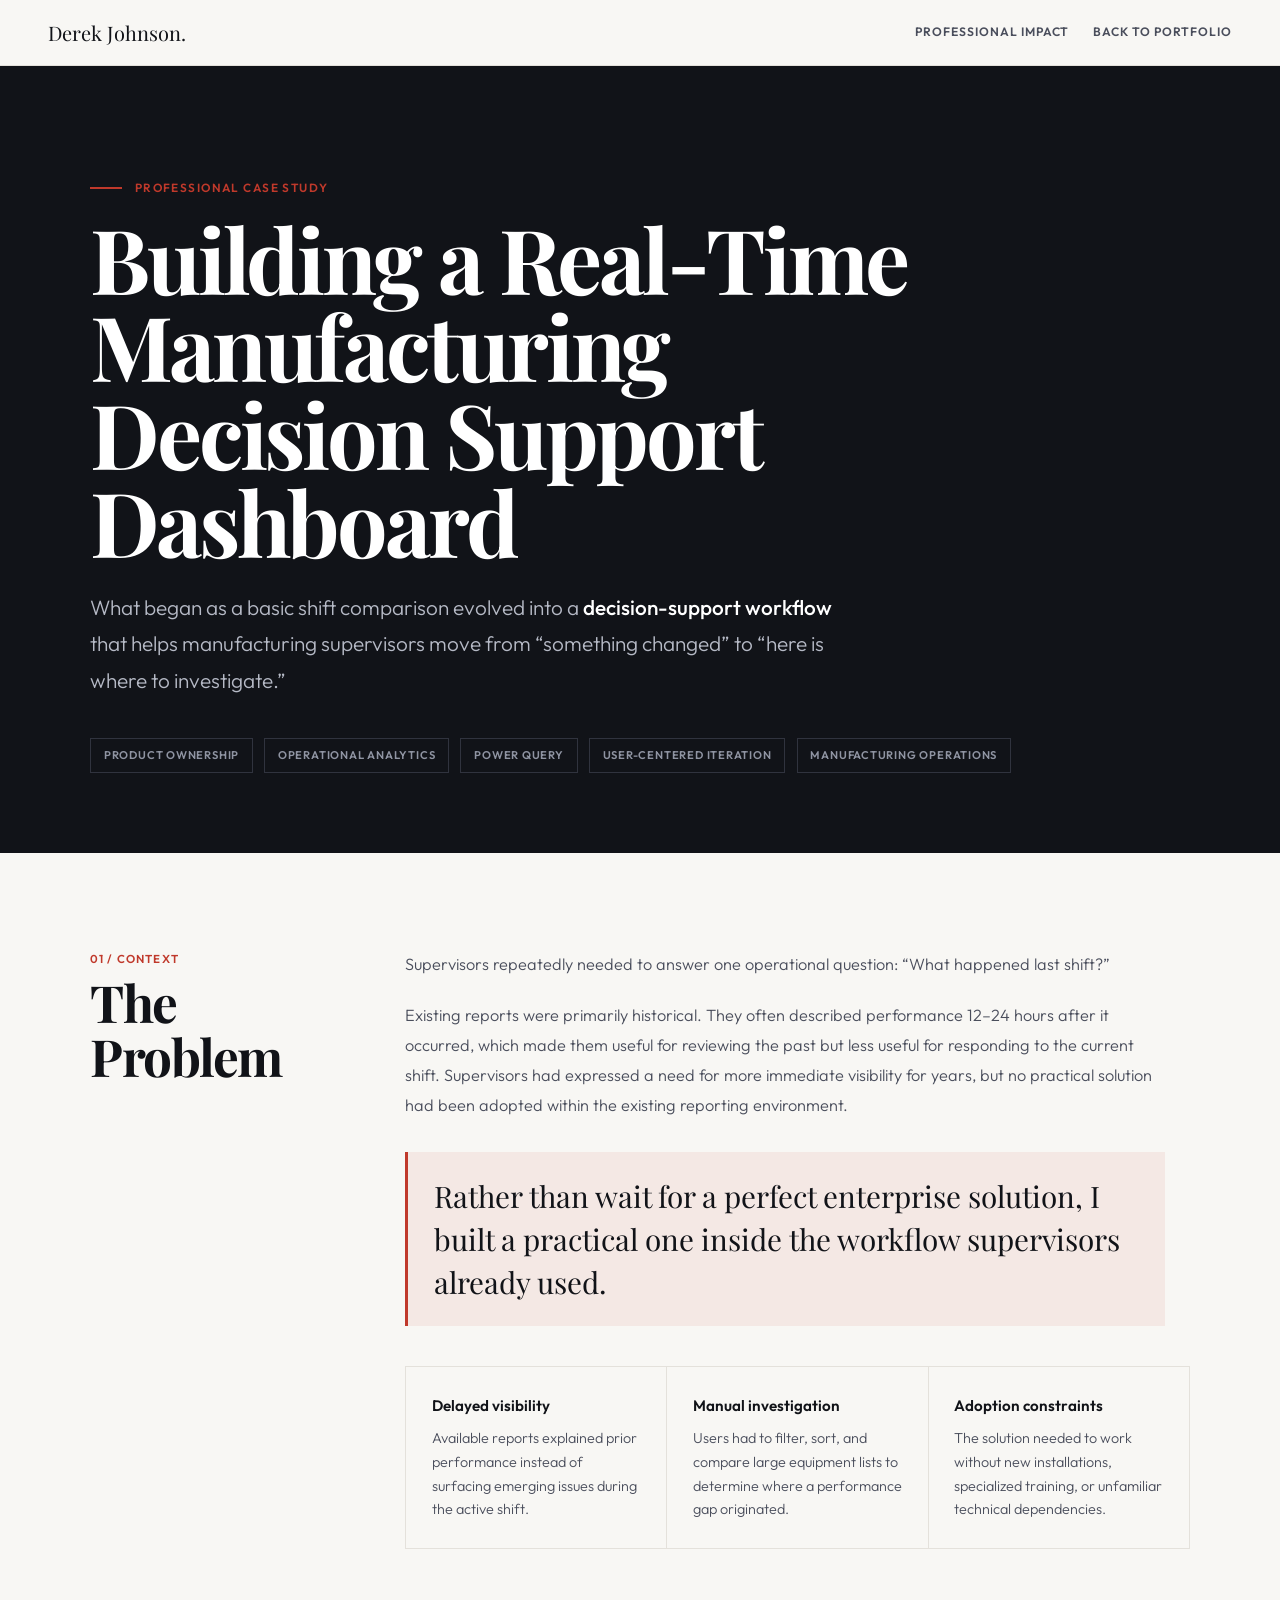
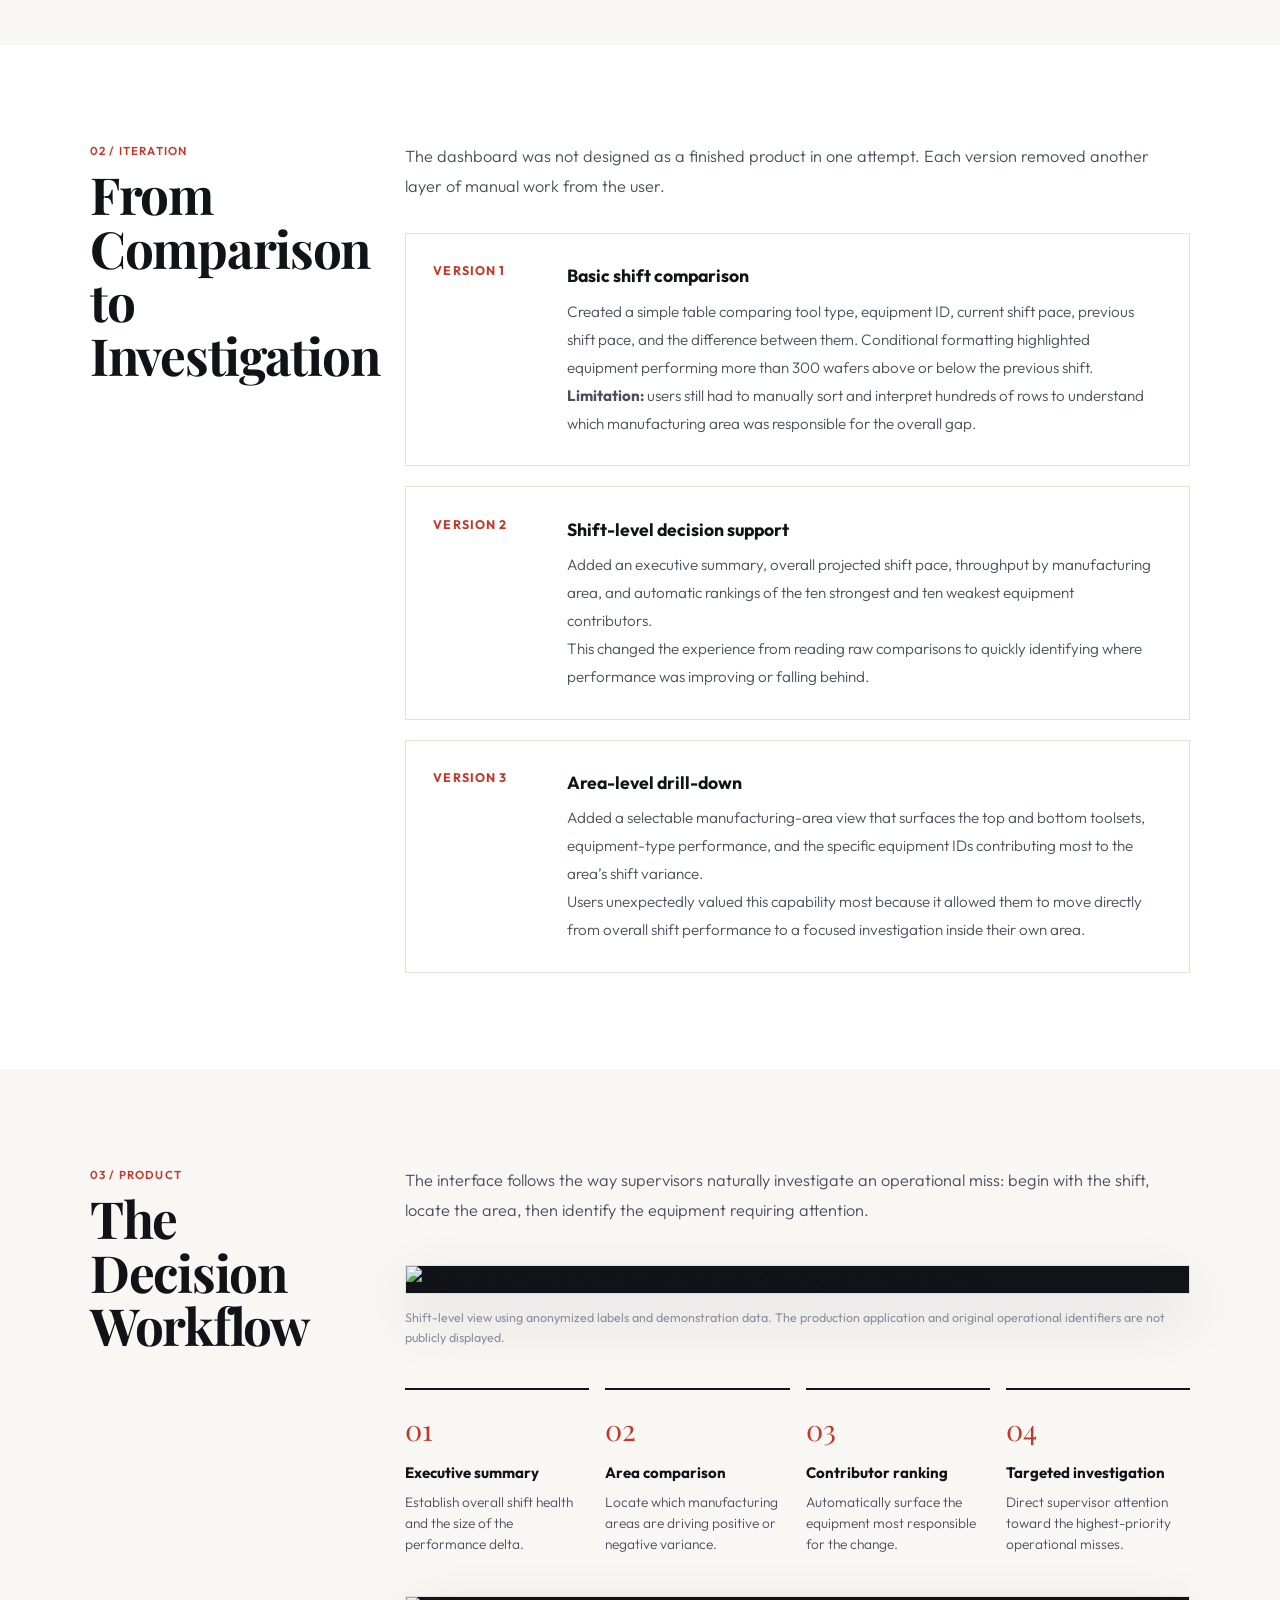
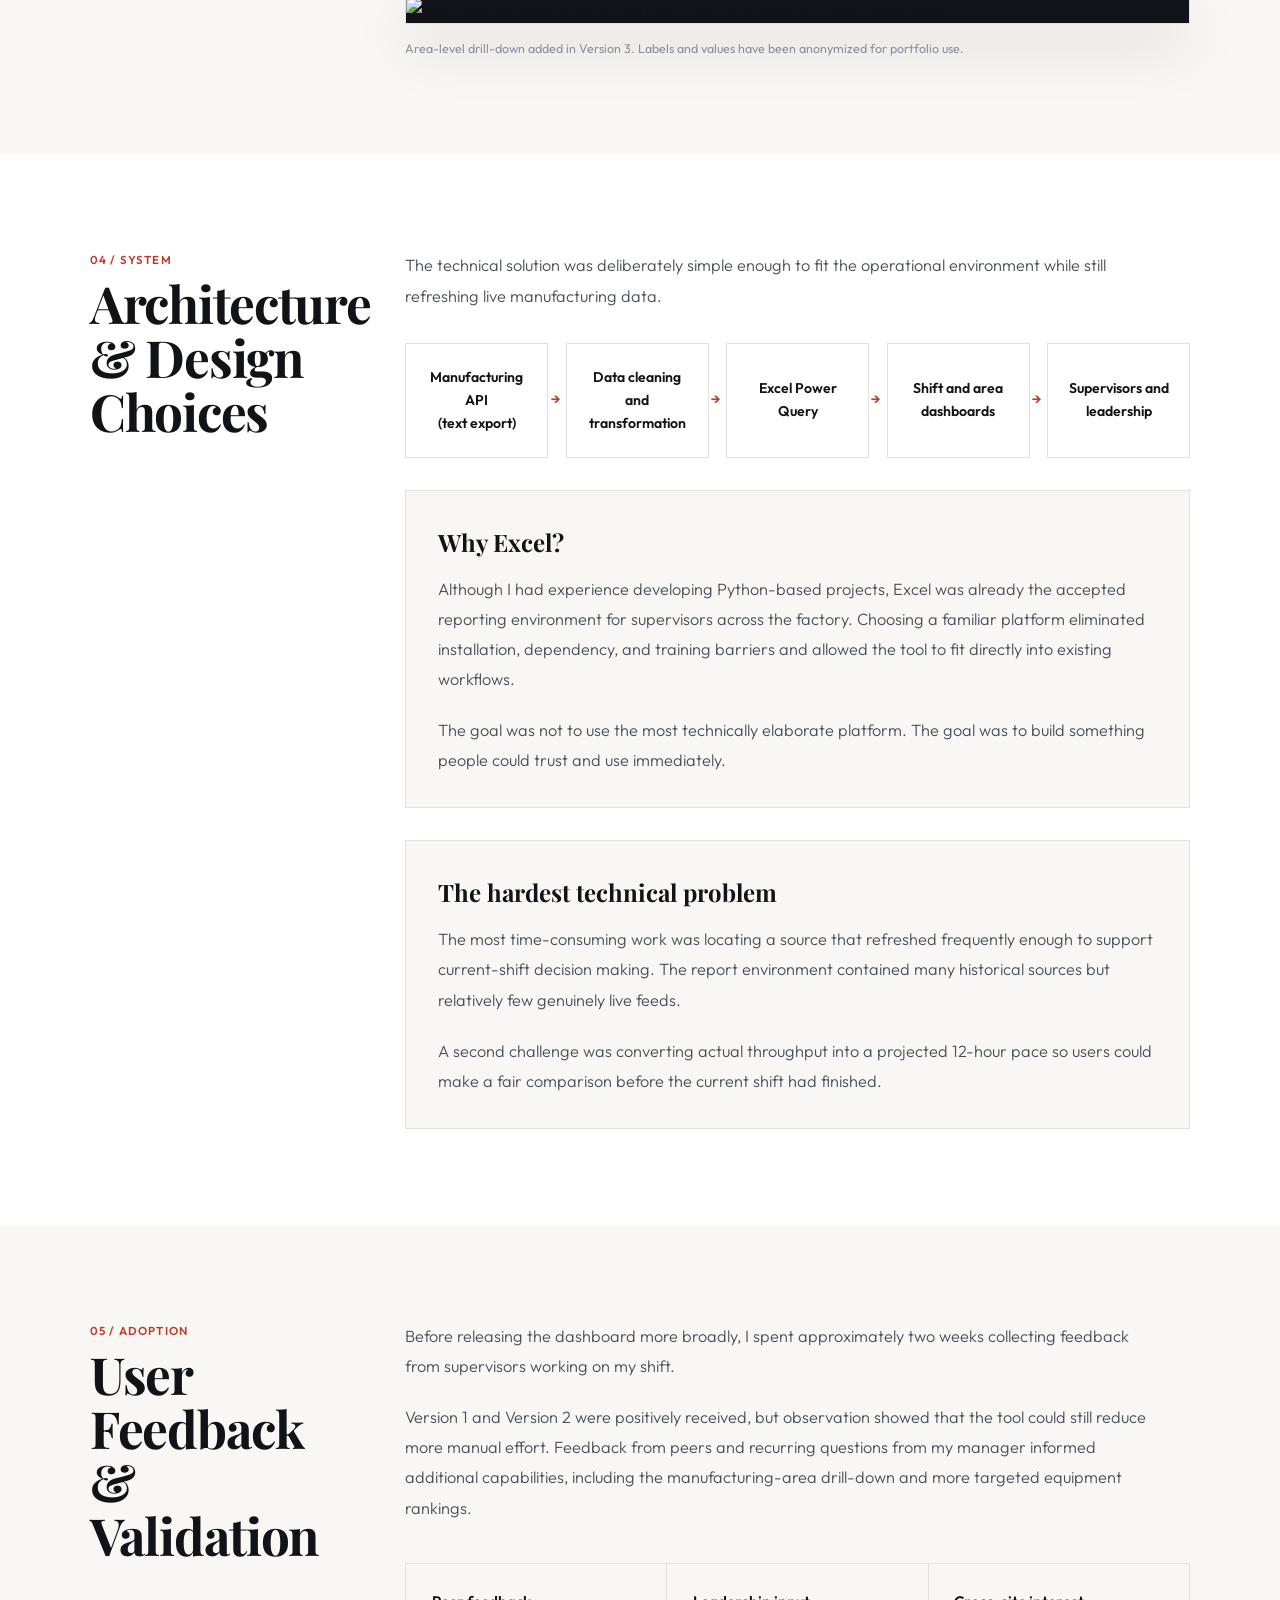
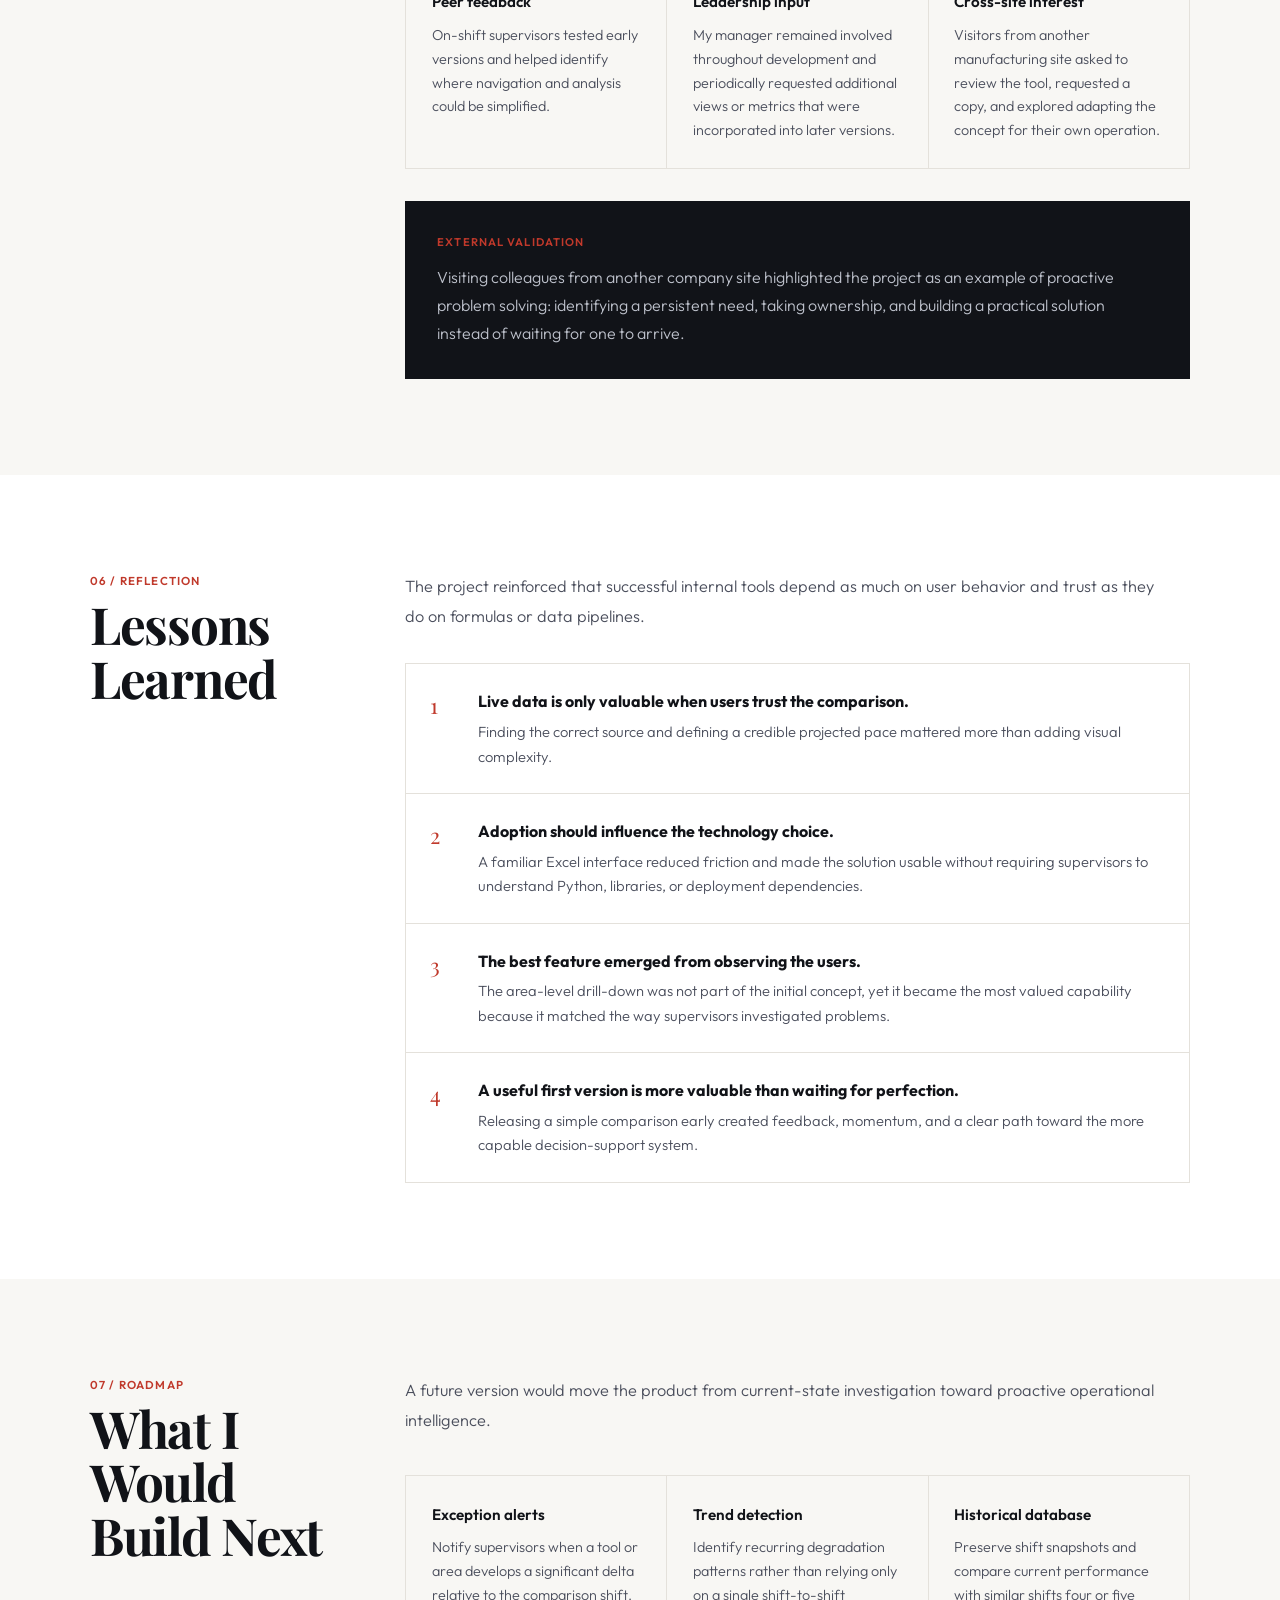
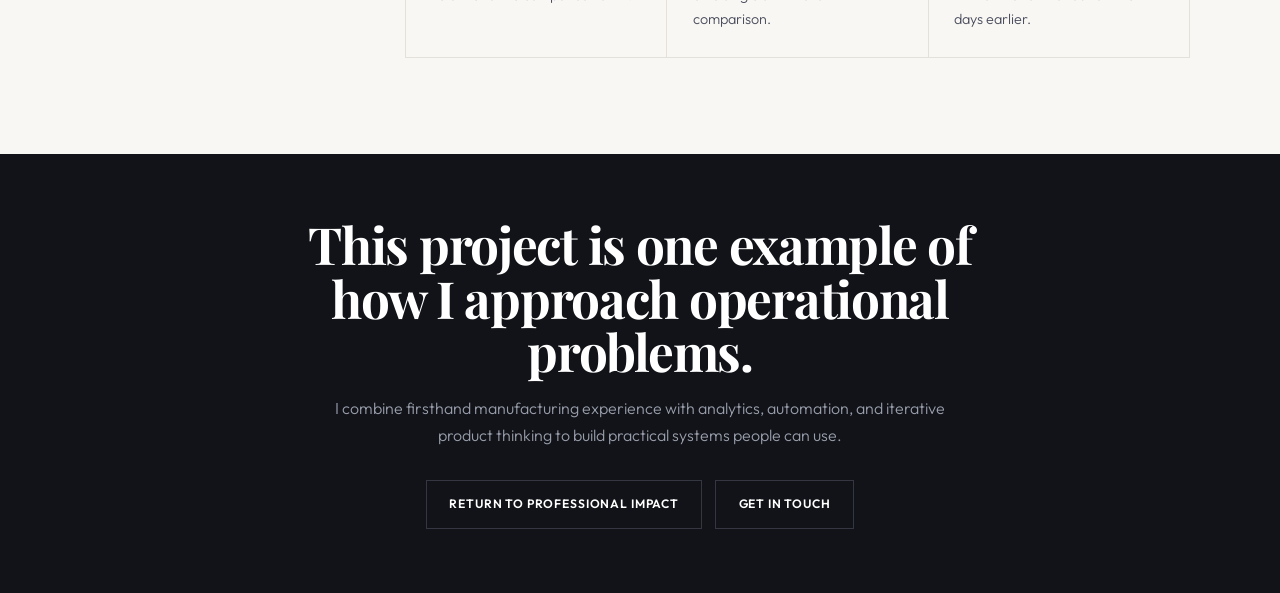
==== shift-dashboard-case-study.html @ dd4e06f1 "Add files via upload" ====
<!DOCTYPE html>
<html lang="en">
<head>
  <meta charset="UTF-8">
  <meta name="viewport" content="width=device-width, initial-scale=1.0">

  <title>Manufacturing Decision Support Dashboard — Derek Johnson</title>
  <meta name="description" content="A case study showing how Derek Johnson designed and iteratively developed a real-time manufacturing decision-support dashboard.">

  <link rel="preconnect" href="https://fonts.googleapis.com">
  <link rel="preconnect" href="https://fonts.gstatic.com" crossorigin>
  <link href="https://fonts.googleapis.com/css2?family=Playfair+Display:ital,wght@0,400;0,700;1,400&family=Outfit:wght@300;400;500;600&display=swap" rel="stylesheet">

  <style>
    *, *::before, *::after {
      box-sizing: border-box;
      margin: 0;
      padding: 0;
    }

    :root {
      --ink: #111318;
      --ink-mid: #4a4e5c;
      --ink-soft: #8a8fa0;
      --paper: #f8f7f4;
      --white: #ffffff;
      --red: #c0392b;
      --red-dim: rgba(192, 57, 43, 0.08);
      --border: #e4e1db;
      --serif: "Playfair Display", Georgia, serif;
      --sans: "Outfit", system-ui, sans-serif;
    }

    html {
      scroll-behavior: smooth;
    }

    body {
      background: var(--paper);
      color: var(--ink);
      font-family: var(--sans);
      line-height: 1.65;
      -webkit-font-smoothing: antialiased;
    }

    img {
      display: block;
      max-width: 100%;
    }

    a {
      color: inherit;
    }

    nav {
      position: sticky;
      top: 0;
      z-index: 100;
      display: flex;
      align-items: center;
      justify-content: space-between;
      gap: 2rem;
      padding: 1rem 3rem;
      background: rgba(248, 247, 244, 0.94);
      border-bottom: 1px solid var(--border);
      backdrop-filter: blur(14px);
    }

    .nav-logo {
      color: var(--ink);
      font-family: var(--serif);
      font-size: 1.25rem;
      text-decoration: none;
    }

    .nav-actions {
      display: flex;
      align-items: center;
      gap: 1.5rem;
    }

    .nav-link {
      color: var(--ink-mid);
      font-size: 0.76rem;
      font-weight: 600;
      letter-spacing: 0.08em;
      text-decoration: none;
      text-transform: uppercase;
    }

    .nav-link:hover {
      color: var(--red);
    }

    .case-hero {
      padding: 7rem 3rem 5rem;
      background: var(--ink);
      color: var(--white);
    }

    .case-hero-inner,
    .content-width {
      width: min(1100px, 100%);
      margin: 0 auto;
    }

    .eyebrow {
      display: flex;
      align-items: center;
      gap: 0.8rem;
      margin-bottom: 1rem;
      color: var(--red);
      font-size: 0.74rem;
      font-weight: 600;
      letter-spacing: 0.12em;
      text-transform: uppercase;
    }

    .eyebrow::before {
      width: 2rem;
      height: 1.5px;
      background: currentColor;
      content: "";
    }

    h1 {
      max-width: 900px;
      margin-bottom: 1.5rem;
      font-family: var(--serif);
      font-size: clamp(3rem, 7vw, 6rem);
      font-weight: 700;
      letter-spacing: -0.035em;
      line-height: 0.98;
    }

    .hero-summary {
      max-width: 760px;
      color: #b6bac6;
      font-size: clamp(1.05rem, 2vw, 1.3rem);
      font-weight: 300;
      line-height: 1.75;
    }

    .hero-summary strong {
      color: var(--white);
      font-weight: 500;
    }

    .case-meta {
      display: flex;
      flex-wrap: wrap;
      gap: 0.7rem;
      margin-top: 2.5rem;
    }

    .meta-pill {
      padding: 0.45rem 0.8rem;
      border: 1px solid #30333e;
      color: #8f94a2;
      font-size: 0.7rem;
      font-weight: 600;
      letter-spacing: 0.07em;
      text-transform: uppercase;
    }

    section {
      padding: 6rem 3rem;
    }

    section:nth-of-type(even) {
      background: var(--white);
    }

    .section-grid {
      display: grid;
      grid-template-columns: minmax(180px, 0.32fr) minmax(0, 1fr);
      gap: 4rem;
      align-items: start;
    }

    .section-label {
      position: sticky;
      top: 6rem;
    }

    .section-number {
      display: block;
      margin-bottom: 0.5rem;
      color: var(--red);
      font-size: 0.72rem;
      font-weight: 600;
      letter-spacing: 0.1em;
      text-transform: uppercase;
    }

    h2 {
      font-family: var(--serif);
      font-size: clamp(2rem, 4vw, 3.4rem);
      letter-spacing: -0.025em;
      line-height: 1.05;
    }

    .section-body {
      min-width: 0;
    }

    .lead {
      margin-bottom: 1.5rem;
      color: var(--ink);
      font-size: clamp(1.2rem, 2.2vw, 1.55rem);
      font-weight: 400;
      line-height: 1.55;
    }

    .section-body p {
      max-width: 760px;
      margin-bottom: 1.3rem;
      color: var(--ink-mid);
      font-size: 1.02rem;
      font-weight: 300;
      line-height: 1.85;
    }

    blockquote {
      max-width: 760px;
      margin: 2rem 0;
      padding: 1.4rem 1.6rem;
      border-left: 3px solid var(--red);
      background: var(--red-dim);
      color: var(--ink);
      font-family: var(--serif);
      font-size: clamp(1.35rem, 2.5vw, 1.85rem);
      line-height: 1.45;
    }

    .constraint-grid,
    .result-grid,
    .future-grid {
      display: grid;
      grid-template-columns: repeat(3, minmax(0, 1fr));
      gap: 1px;
      margin-top: 2.5rem;
      border: 1px solid var(--border);
      background: var(--border);
    }

    .info-card {
      min-width: 0;
      padding: 1.6rem;
      background: var(--paper);
    }

    .info-card h3 {
      margin-bottom: 0.6rem;
      font-size: 0.95rem;
      font-weight: 600;
    }

    .info-card p {
      margin: 0;
      color: var(--ink-mid);
      font-size: 0.9rem;
      line-height: 1.65;
    }

    .evolution {
      position: relative;
      display: grid;
      gap: 1.25rem;
      margin-top: 2rem;
    }

    .version-card {
      display: grid;
      grid-template-columns: 110px minmax(0, 1fr);
      gap: 1.5rem;
      padding: 1.7rem;
      border: 1px solid var(--border);
      background: var(--white);
    }

    .version-name {
      color: var(--red);
      font-size: 0.78rem;
      font-weight: 700;
      letter-spacing: 0.09em;
      text-transform: uppercase;
    }

    .version-copy h3 {
      margin-bottom: 0.45rem;
      font-size: 1.1rem;
    }

    .version-copy p {
      margin: 0;
      font-size: 0.95rem;
    }

    .dashboard-figure {
      margin: 2.5rem 0 0;
    }

    .dashboard-frame {
      overflow: hidden;
      border: 1px solid var(--border);
      background: #111318;
      box-shadow: 0 22px 60px rgba(17, 19, 24, 0.12);
    }

    .dashboard-frame img {
      width: 100%;
      height: auto;
    }

    figcaption {
      margin-top: 0.9rem;
      color: var(--ink-soft);
      font-size: 0.78rem;
      line-height: 1.6;
    }

    .walkthrough {
      display: grid;
      grid-template-columns: repeat(4, minmax(0, 1fr));
      gap: 1rem;
      margin-top: 2.5rem;
    }

    .walkthrough-step {
      padding-top: 1rem;
      border-top: 2px solid var(--ink);
    }

    .walkthrough-step span {
      display: block;
      margin-bottom: 0.5rem;
      color: var(--red);
      font-family: var(--serif);
      font-size: 1.8rem;
    }

    .walkthrough-step h3 {
      margin-bottom: 0.35rem;
      font-size: 0.94rem;
    }

    .walkthrough-step p {
      margin: 0;
      color: var(--ink-mid);
      font-size: 0.86rem;
      line-height: 1.55;
    }

    .architecture {
      display: grid;
      grid-template-columns: repeat(5, minmax(0, 1fr));
      align-items: stretch;
      gap: 1.1rem;
      margin-top: 2rem;
    }

    .architecture-step {
      position: relative;
      display: flex;
      min-height: 115px;
      align-items: center;
      justify-content: center;
      padding: 1rem;
      border: 1px solid var(--border);
      background: var(--white);
      text-align: center;
      font-size: 0.88rem;
      font-weight: 600;
    }

    .architecture-step:not(:last-child)::after {
      position: absolute;
      top: 50%;
      right: -0.78rem;
      color: var(--red);
      content: "→";
      transform: translateY(-50%);
    }

    .decision {
      margin-top: 2rem;
      padding: 2rem;
      border: 1px solid var(--border);
      background: var(--paper);
    }

    .decision h3 {
      margin-bottom: 0.7rem;
      font-family: var(--serif);
      font-size: 1.5rem;
    }

    .decision p:last-child {
      margin-bottom: 0;
    }

    .recognition {
      margin-top: 2rem;
      padding: 2rem;
      background: var(--ink);
      color: var(--white);
    }

    .recognition-label {
      margin-bottom: 0.7rem;
      color: var(--red);
      font-size: 0.7rem;
      font-weight: 600;
      letter-spacing: 0.1em;
      text-transform: uppercase;
    }

    .recognition p {
      margin: 0;
      color: #bdc1cb;
      font-size: 1rem;
      line-height: 1.75;
    }

    .lessons-list {
      display: grid;
      gap: 1px;
      margin-top: 2rem;
      border: 1px solid var(--border);
      background: var(--border);
    }

    .lesson {
      display: grid;
      grid-template-columns: 2rem minmax(0, 1fr);
      gap: 1rem;
      padding: 1.5rem;
      background: var(--white);
    }

    .lesson-number {
      color: var(--red);
      font-family: var(--serif);
      font-size: 1.35rem;
    }

    .lesson h3 {
      margin-bottom: 0.35rem;
      font-size: 1rem;
    }

    .lesson p {
      margin: 0;
      font-size: 0.92rem;
      line-height: 1.65;
    }

    .case-footer {
      padding: 4rem 3rem;
      background: var(--ink);
      color: var(--white);
      text-align: center;
    }

    .case-footer h2 {
      max-width: 720px;
      margin: 0 auto 1rem;
    }

    .case-footer p {
      max-width: 650px;
      margin: 0 auto 2rem;
      color: #999eab;
      font-weight: 300;
    }

    .button-row {
      display: flex;
      flex-wrap: wrap;
      justify-content: center;
      gap: 0.8rem;
    }

    .button {
      display: inline-flex;
      align-items: center;
      justify-content: center;
      padding: 0.85rem 1.4rem;
      border: 1px solid #343741;
      color: var(--white);
      font-size: 0.76rem;
      font-weight: 600;
      letter-spacing: 0.07em;
      text-decoration: none;
      text-transform: uppercase;
      transition: 0.2s ease;
    }

    .button:hover {
      border-color: var(--red);
      background: var(--red);
    }

    @media (max-width: 900px) {
      nav {
        padding: 1rem 1.5rem;
      }

      .case-hero,
      section,
      .case-footer {
        padding-left: 1.5rem;
        padding-right: 1.5rem;
      }

      .section-grid {
        grid-template-columns: 1fr;
        gap: 2rem;
      }

      .section-label {
        position: static;
      }

      .constraint-grid,
      .result-grid,
      .future-grid {
        grid-template-columns: 1fr;
      }

      .walkthrough {
        grid-template-columns: 1fr 1fr;
      }

      .architecture {
        grid-template-columns: 1fr;
      }

      .architecture-step:not(:last-child)::after {
        top: auto;
        right: 50%;
        bottom: -1.05rem;
        content: "↓";
        transform: translateX(50%);
      }
    }

    @media (max-width: 600px) {
      .nav-actions .nav-link:first-child {
        display: none;
      }

      .case-hero {
        padding-top: 4.5rem;
        padding-bottom: 3.5rem;
      }

      section {
        padding-top: 4rem;
        padding-bottom: 4rem;
      }

      h1 {
        font-size: clamp(2.9rem, 15vw, 4.25rem);
      }

      .hero-summary {
        font-size: 1.05rem;
      }

      .version-card {
        grid-template-columns: 1fr;
        gap: 0.6rem;
      }

      .walkthrough {
        grid-template-columns: 1fr;
      }

      .dashboard-frame {
        margin-left: -0.5rem;
        margin-right: -0.5rem;
      }
    }

    @media (prefers-reduced-motion: reduce) {
      html {
        scroll-behavior: auto;
      }
    }
  </style>
</head>

<body>
  <nav>
    <a href="index.html" class="nav-logo">Derek Johnson.</a>

    <div class="nav-actions">
      <a href="index.html#highlights" class="nav-link">Professional Impact</a>
      <a href="index.html" class="nav-link">Back to Portfolio</a>
    </div>
  </nav>

  <header class="case-hero">
    <div class="case-hero-inner">
      <div class="eyebrow">Professional Case Study</div>

      <h1>Building a Real-Time Manufacturing Decision Support Dashboard</h1>

      <p class="hero-summary">
        What began as a basic shift comparison evolved into a
        <strong>decision-support workflow</strong> that helps manufacturing
        supervisors move from “something changed” to “here is where to investigate.”
      </p>

      <div class="case-meta">
        <span class="meta-pill">Product Ownership</span>
        <span class="meta-pill">Operational Analytics</span>
        <span class="meta-pill">Power Query</span>
        <span class="meta-pill">User-Centered Iteration</span>
        <span class="meta-pill">Manufacturing Operations</span>
      </div>
    </div>
  </header>

  <main>
    <section id="problem">
      <div class="content-width section-grid">
        <div class="section-label">
          <span class="section-number">01 / Context</span>
          <h2>The Problem</h2>
        </div>

        <div class="section-body">
          <p class="lead">
            Supervisors repeatedly needed to answer one operational question:
            “What happened last shift?”
          </p>

          <p>
            Existing reports were primarily historical. They often described
            performance 12–24 hours after it occurred, which made them useful for
            reviewing the past but less useful for responding to the current shift.
            Supervisors had expressed a need for more immediate visibility for years,
            but no practical solution had been adopted within the existing reporting
            environment.
          </p>

          <blockquote>
            Rather than wait for a perfect enterprise solution, I built a practical
            one inside the workflow supervisors already used.
          </blockquote>

          <div class="constraint-grid">
            <article class="info-card">
              <h3>Delayed visibility</h3>
              <p>
                Available reports explained prior performance instead of surfacing
                emerging issues during the active shift.
              </p>
            </article>

            <article class="info-card">
              <h3>Manual investigation</h3>
              <p>
                Users had to filter, sort, and compare large equipment lists to
                determine where a performance gap originated.
              </p>
            </article>

            <article class="info-card">
              <h3>Adoption constraints</h3>
              <p>
                The solution needed to work without new installations, specialized
                training, or unfamiliar technical dependencies.
              </p>
            </article>
          </div>
        </div>
      </div>
    </section>

    <section id="evolution">
      <div class="content-width section-grid">
        <div class="section-label">
          <span class="section-number">02 / Iteration</span>
          <h2>From Comparison to Investigation</h2>
        </div>

        <div class="section-body">
          <p class="lead">
            The dashboard was not designed as a finished product in one attempt.
            Each version removed another layer of manual work from the user.
          </p>

          <div class="evolution">
            <article class="version-card">
              <div class="version-name">Version 1</div>
              <div class="version-copy">
                <h3>Basic shift comparison</h3>
                <p>
                  Created a simple table comparing tool type, equipment ID, current
                  shift pace, previous shift pace, and the difference between them.
                  Conditional formatting highlighted equipment performing more than
                  300 wafers above or below the previous shift.
                </p>
                <p>
                  <strong>Limitation:</strong> users still had to manually sort and
                  interpret hundreds of rows to understand which manufacturing area
                  was responsible for the overall gap.
                </p>
              </div>
            </article>

            <article class="version-card">
              <div class="version-name">Version 2</div>
              <div class="version-copy">
                <h3>Shift-level decision support</h3>
                <p>
                  Added an executive summary, overall projected shift pace,
                  throughput by manufacturing area, and automatic rankings of the
                  ten strongest and ten weakest equipment contributors.
                </p>
                <p>
                  This changed the experience from reading raw comparisons to quickly
                  identifying where performance was improving or falling behind.
                </p>
              </div>
            </article>

            <article class="version-card">
              <div class="version-name">Version 3</div>
              <div class="version-copy">
                <h3>Area-level drill-down</h3>
                <p>
                  Added a selectable manufacturing-area view that surfaces the top
                  and bottom toolsets, equipment-type performance, and the specific
                  equipment IDs contributing most to the area’s shift variance.
                </p>
                <p>
                  Users unexpectedly valued this capability most because it allowed
                  them to move directly from overall shift performance to a focused
                  investigation inside their own area.
                </p>
              </div>
            </article>
          </div>
        </div>
      </div>
    </section>

    <section id="product">
      <div class="content-width section-grid">
        <div class="section-label">
          <span class="section-number">03 / Product</span>
          <h2>The Decision Workflow</h2>
        </div>

        <div class="section-body">
          <p class="lead">
            The interface follows the way supervisors naturally investigate an
            operational miss: begin with the shift, locate the area, then identify
            the equipment requiring attention.
          </p>

          <figure class="dashboard-figure">
            <div class="dashboard-frame">
              <img
                src="images/shift-overview-demo.jpg"
                alt="Sanitized demonstration of the shift-level manufacturing performance dashboard"
              >
            </div>
            <figcaption>
              Shift-level view using anonymized labels and demonstration data. The
              production application and original operational identifiers are not
              publicly displayed.
            </figcaption>
          </figure>

          <div class="walkthrough">
            <article class="walkthrough-step">
              <span>01</span>
              <h3>Executive summary</h3>
              <p>Establish overall shift health and the size of the performance delta.</p>
            </article>

            <article class="walkthrough-step">
              <span>02</span>
              <h3>Area comparison</h3>
              <p>Locate which manufacturing areas are driving positive or negative variance.</p>
            </article>

            <article class="walkthrough-step">
              <span>03</span>
              <h3>Contributor ranking</h3>
              <p>Automatically surface the equipment most responsible for the change.</p>
            </article>

            <article class="walkthrough-step">
              <span>04</span>
              <h3>Targeted investigation</h3>
              <p>Direct supervisor attention toward the highest-priority operational misses.</p>
            </article>
          </div>

          <figure class="dashboard-figure">
            <div class="dashboard-frame">
              <img
                src="images/area-drilldown-demo.jpg"
                alt="Sanitized demonstration of the manufacturing-area drill-down dashboard"
              >
            </div>
            <figcaption>
              Area-level drill-down added in Version 3. Labels and values have been
              anonymized for portfolio use.
            </figcaption>
          </figure>
        </div>
      </div>
    </section>

    <section id="architecture">
      <div class="content-width section-grid">
        <div class="section-label">
          <span class="section-number">04 / System</span>
          <h2>Architecture & Design Choices</h2>
        </div>

        <div class="section-body">
          <p class="lead">
            The technical solution was deliberately simple enough to fit the
            operational environment while still refreshing live manufacturing data.
          </p>

          <div class="architecture" aria-label="Dashboard architecture">
            <div class="architecture-step">Manufacturing API<br>(text export)</div>
            <div class="architecture-step">Data cleaning and transformation</div>
            <div class="architecture-step">Excel Power Query</div>
            <div class="architecture-step">Shift and area dashboards</div>
            <div class="architecture-step">Supervisors and leadership</div>
          </div>

          <article class="decision">
            <h3>Why Excel?</h3>
            <p>
              Although I had experience developing Python-based projects, Excel was
              already the accepted reporting environment for supervisors across the
              factory. Choosing a familiar platform eliminated installation,
              dependency, and training barriers and allowed the tool to fit directly
              into existing workflows.
            </p>
            <p>
              The goal was not to use the most technically elaborate platform. The
              goal was to build something people could trust and use immediately.
            </p>
          </article>

          <article class="decision">
            <h3>The hardest technical problem</h3>
            <p>
              The most time-consuming work was locating a source that refreshed
              frequently enough to support current-shift decision making. The report
              environment contained many historical sources but relatively few
              genuinely live feeds.
            </p>
            <p>
              A second challenge was converting actual throughput into a projected
              12-hour pace so users could make a fair comparison before the current
              shift had finished.
            </p>
          </article>
        </div>
      </div>
    </section>

    <section id="feedback">
      <div class="content-width section-grid">
        <div class="section-label">
          <span class="section-number">05 / Adoption</span>
          <h2>User Feedback & Validation</h2>
        </div>

        <div class="section-body">
          <p class="lead">
            Before releasing the dashboard more broadly, I spent approximately two
            weeks collecting feedback from supervisors working on my shift.
          </p>

          <p>
            Version 1 and Version 2 were positively received, but observation showed
            that the tool could still reduce more manual effort. Feedback from peers
            and recurring questions from my manager informed additional capabilities,
            including the manufacturing-area drill-down and more targeted equipment
            rankings.
          </p>

          <div class="result-grid">
            <article class="info-card">
              <h3>Peer feedback</h3>
              <p>
                On-shift supervisors tested early versions and helped identify where
                navigation and analysis could be simplified.
              </p>
            </article>

            <article class="info-card">
              <h3>Leadership input</h3>
              <p>
                My manager remained involved throughout development and periodically
                requested additional views or metrics that were incorporated into
                later versions.
              </p>
            </article>

            <article class="info-card">
              <h3>Cross-site interest</h3>
              <p>
                Visitors from another manufacturing site asked to review the tool,
                requested a copy, and explored adapting the concept for their own
                operation.
              </p>
            </article>
          </div>

          <div class="recognition">
            <div class="recognition-label">External validation</div>
            <p>
              Visiting colleagues from another company site highlighted the project
              as an example of proactive problem solving: identifying a persistent
              need, taking ownership, and building a practical solution instead of
              waiting for one to arrive.
            </p>
          </div>
        </div>
      </div>
    </section>

    <section id="lessons">
      <div class="content-width section-grid">
        <div class="section-label">
          <span class="section-number">06 / Reflection</span>
          <h2>Lessons Learned</h2>
        </div>

        <div class="section-body">
          <p class="lead">
            The project reinforced that successful internal tools depend as much on
            user behavior and trust as they do on formulas or data pipelines.
          </p>

          <div class="lessons-list">
            <article class="lesson">
              <div class="lesson-number">1</div>
              <div>
                <h3>Live data is only valuable when users trust the comparison.</h3>
                <p>
                  Finding the correct source and defining a credible projected pace
                  mattered more than adding visual complexity.
                </p>
              </div>
            </article>

            <article class="lesson">
              <div class="lesson-number">2</div>
              <div>
                <h3>Adoption should influence the technology choice.</h3>
                <p>
                  A familiar Excel interface reduced friction and made the solution
                  usable without requiring supervisors to understand Python,
                  libraries, or deployment dependencies.
                </p>
              </div>
            </article>

            <article class="lesson">
              <div class="lesson-number">3</div>
              <div>
                <h3>The best feature emerged from observing the users.</h3>
                <p>
                  The area-level drill-down was not part of the initial concept, yet
                  it became the most valued capability because it matched the way
                  supervisors investigated problems.
                </p>
              </div>
            </article>

            <article class="lesson">
              <div class="lesson-number">4</div>
              <div>
                <h3>A useful first version is more valuable than waiting for perfection.</h3>
                <p>
                  Releasing a simple comparison early created feedback, momentum, and
                  a clear path toward the more capable decision-support system.
                </p>
              </div>
            </article>
          </div>
        </div>
      </div>
    </section>

    <section id="future">
      <div class="content-width section-grid">
        <div class="section-label">
          <span class="section-number">07 / Roadmap</span>
          <h2>What I Would Build Next</h2>
        </div>

        <div class="section-body">
          <p class="lead">
            A future version would move the product from current-state investigation
            toward proactive operational intelligence.
          </p>

          <div class="future-grid">
            <article class="info-card">
              <h3>Exception alerts</h3>
              <p>
                Notify supervisors when a tool or area develops a significant delta
                relative to the comparison shift.
              </p>
            </article>

            <article class="info-card">
              <h3>Trend detection</h3>
              <p>
                Identify recurring degradation patterns rather than relying only on a
                single shift-to-shift comparison.
              </p>
            </article>

            <article class="info-card">
              <h3>Historical database</h3>
              <p>
                Preserve shift snapshots and compare current performance with similar
                shifts four or five days earlier.
              </p>
            </article>
          </div>
        </div>
      </div>
    </section>
  </main>

  <footer class="case-footer">
    <h2>This project is one example of how I approach operational problems.</h2>
    <p>
      I combine firsthand manufacturing experience with analytics, automation, and
      iterative product thinking to build practical systems people can use.
    </p>

    <div class="button-row">
      <a href="index.html#highlights" class="button">Return to Professional Impact</a>
      <a href="index.html#contact" class="button">Get in Touch</a>
    </div>
  </footer>
</body>
</html>
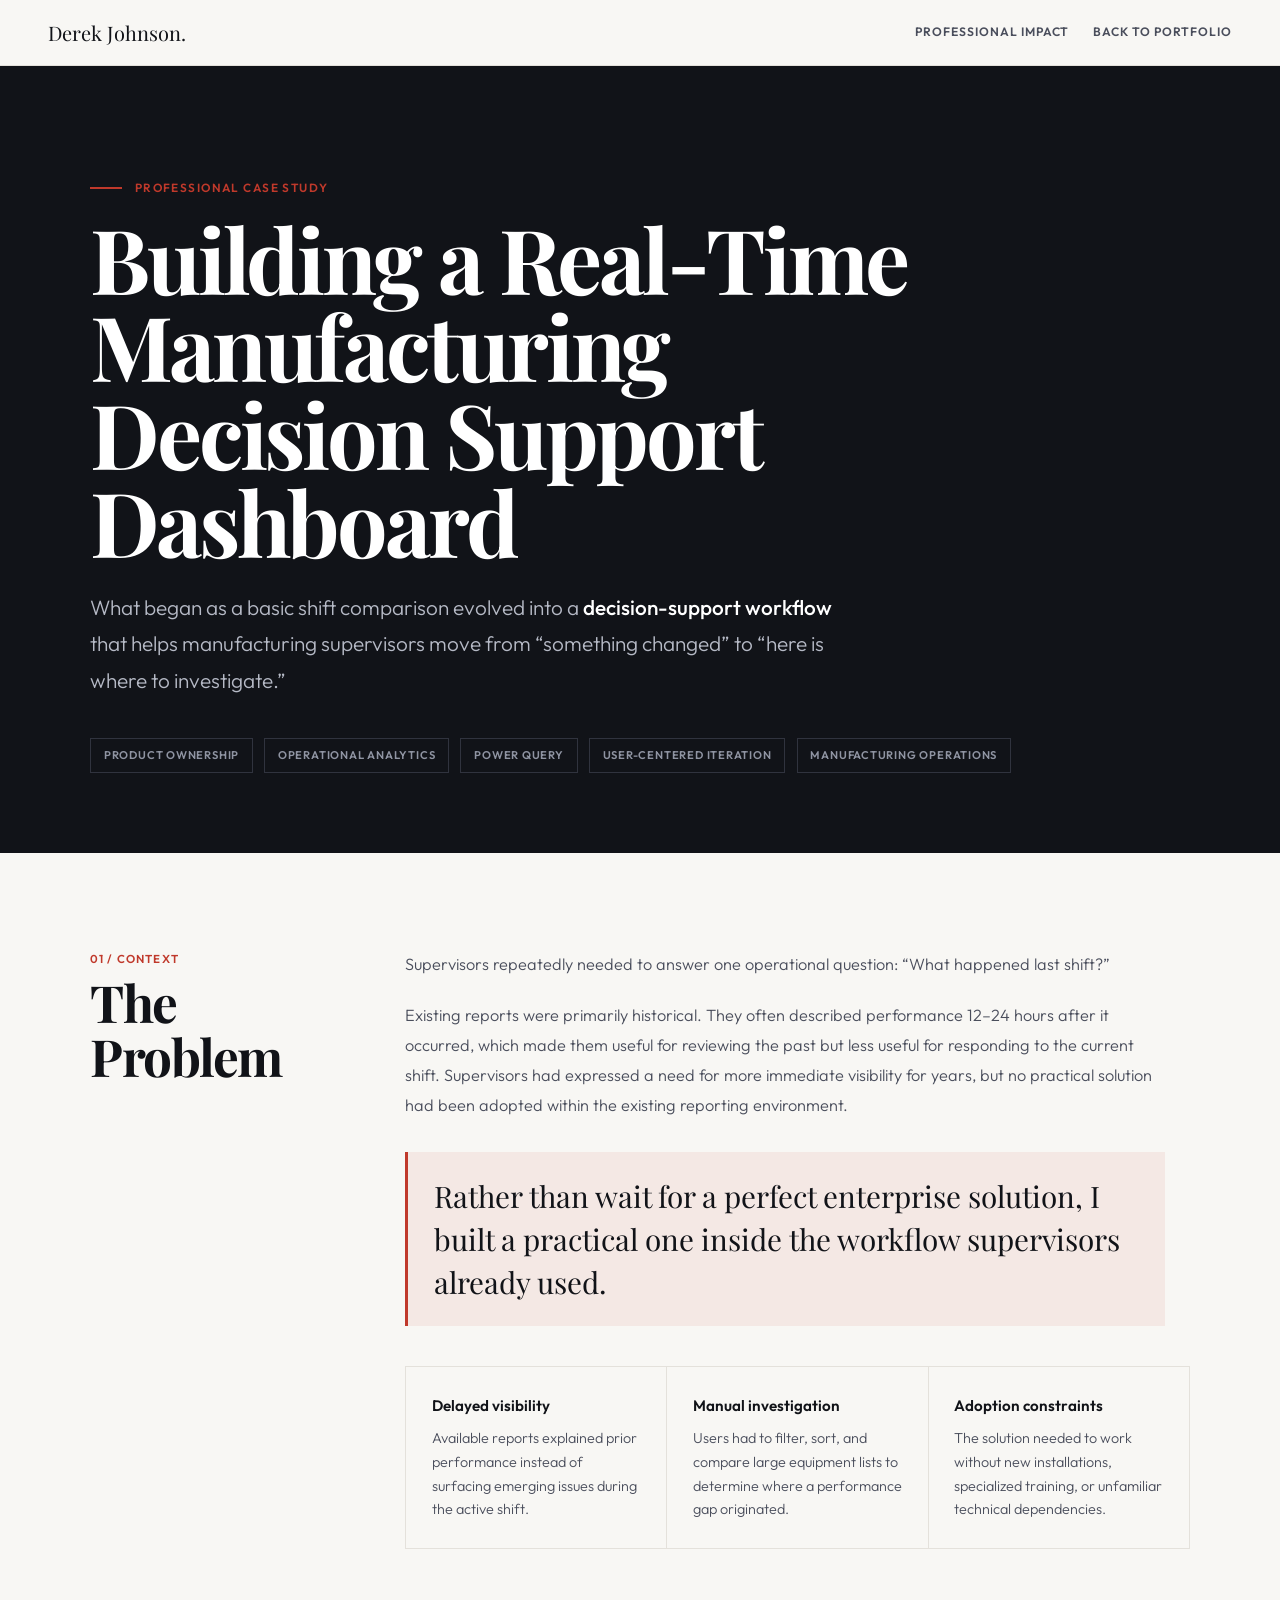
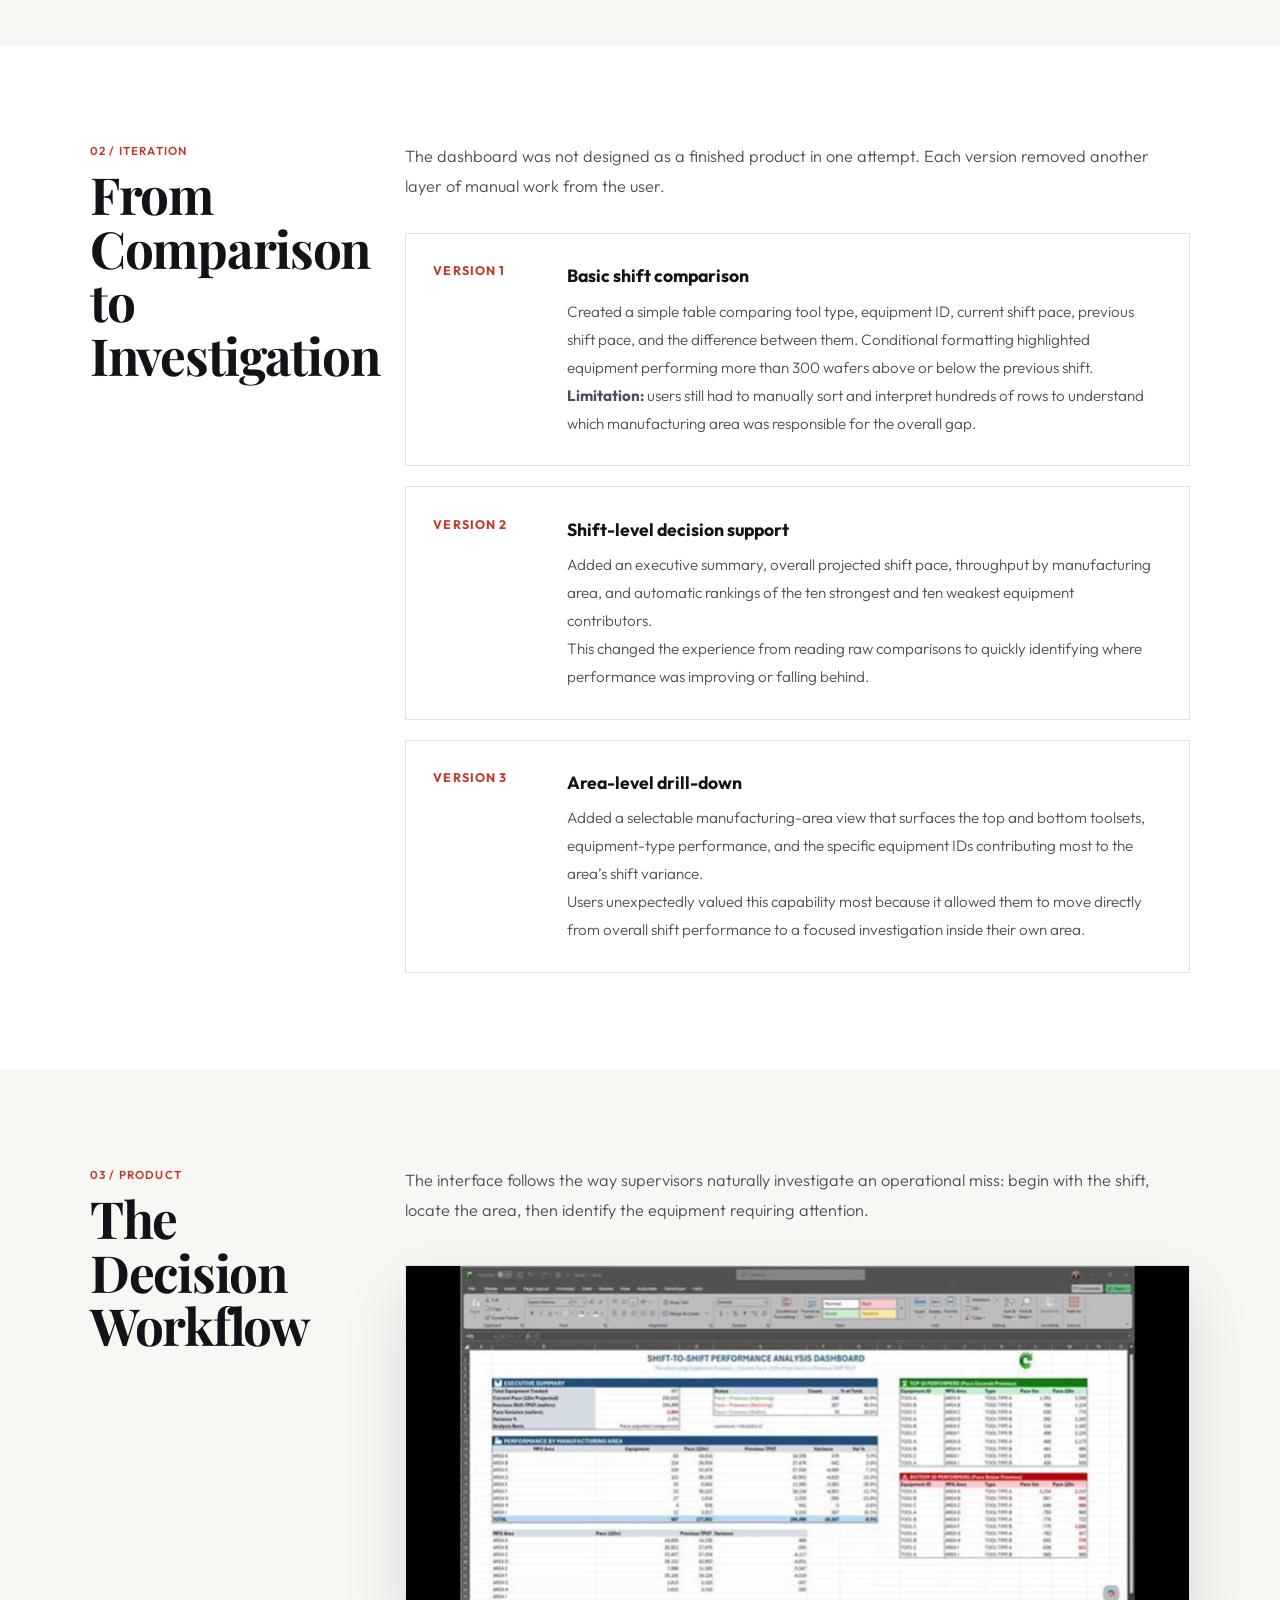
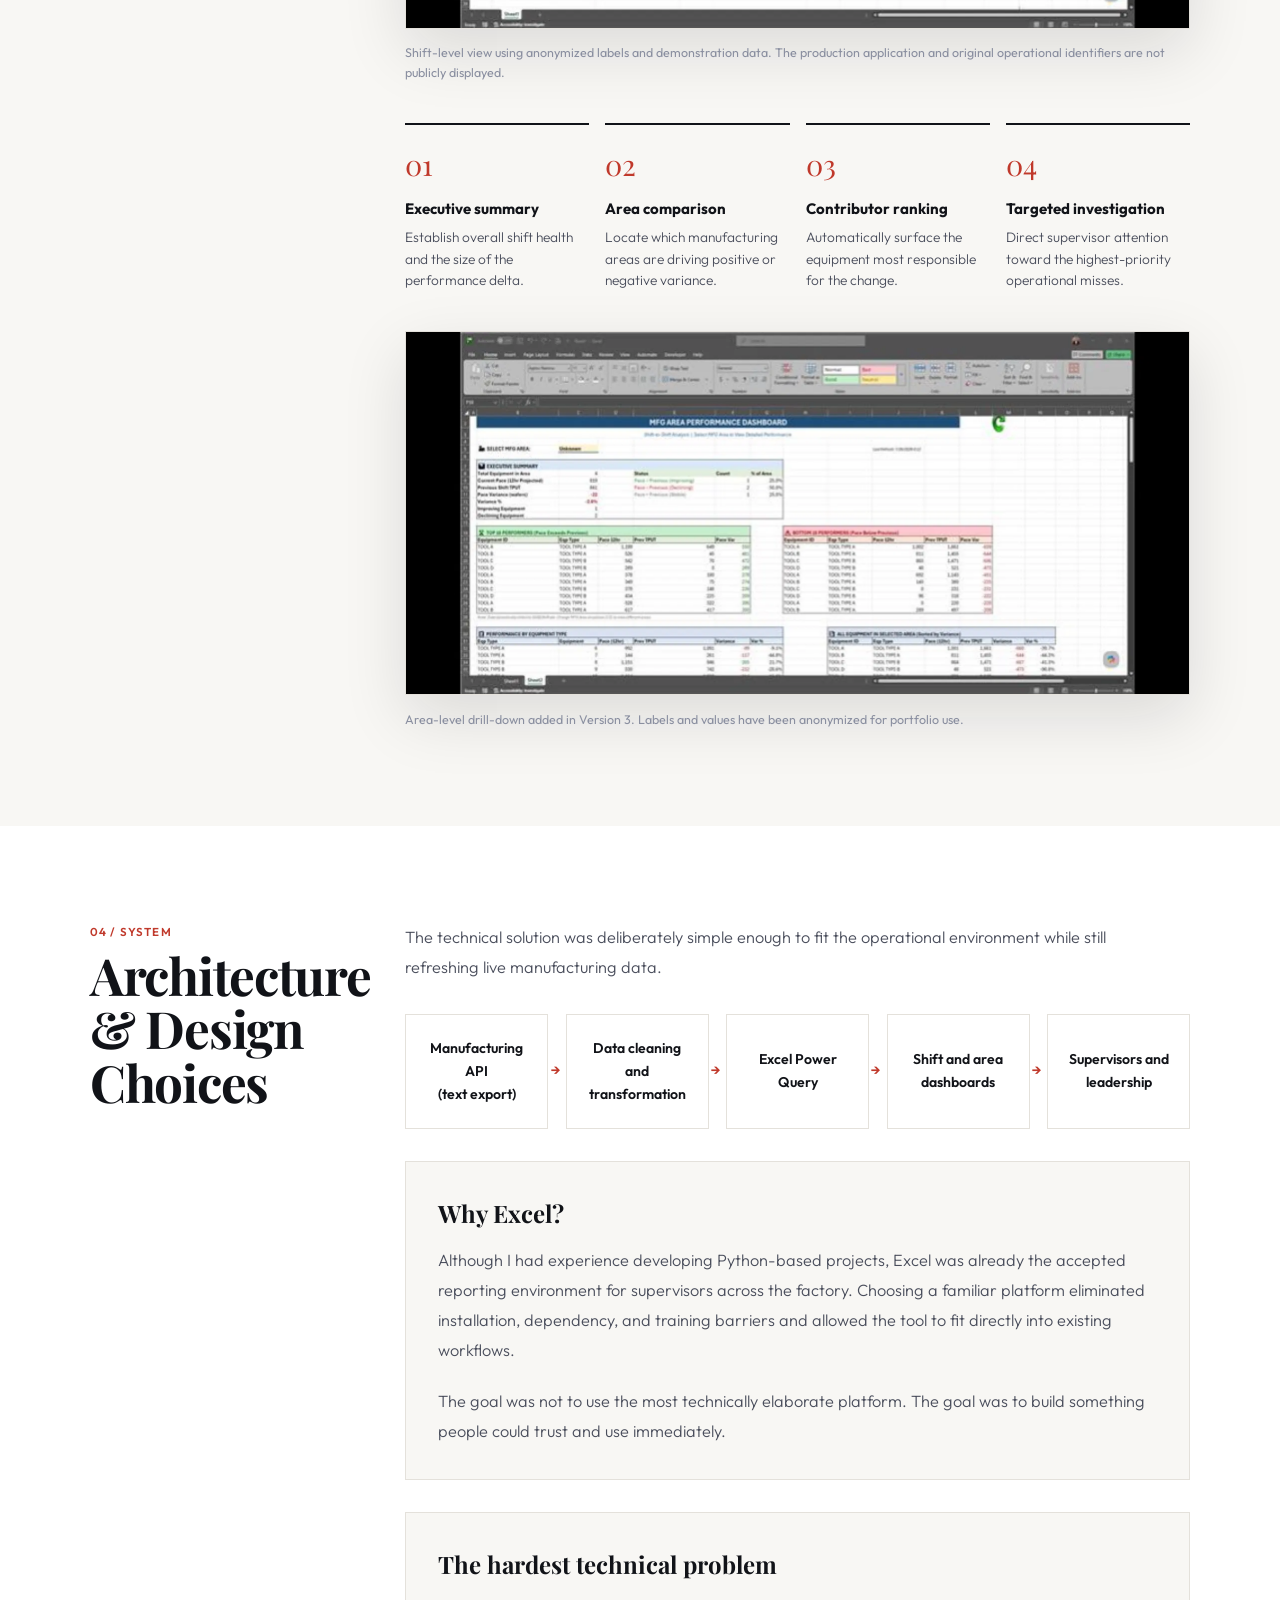
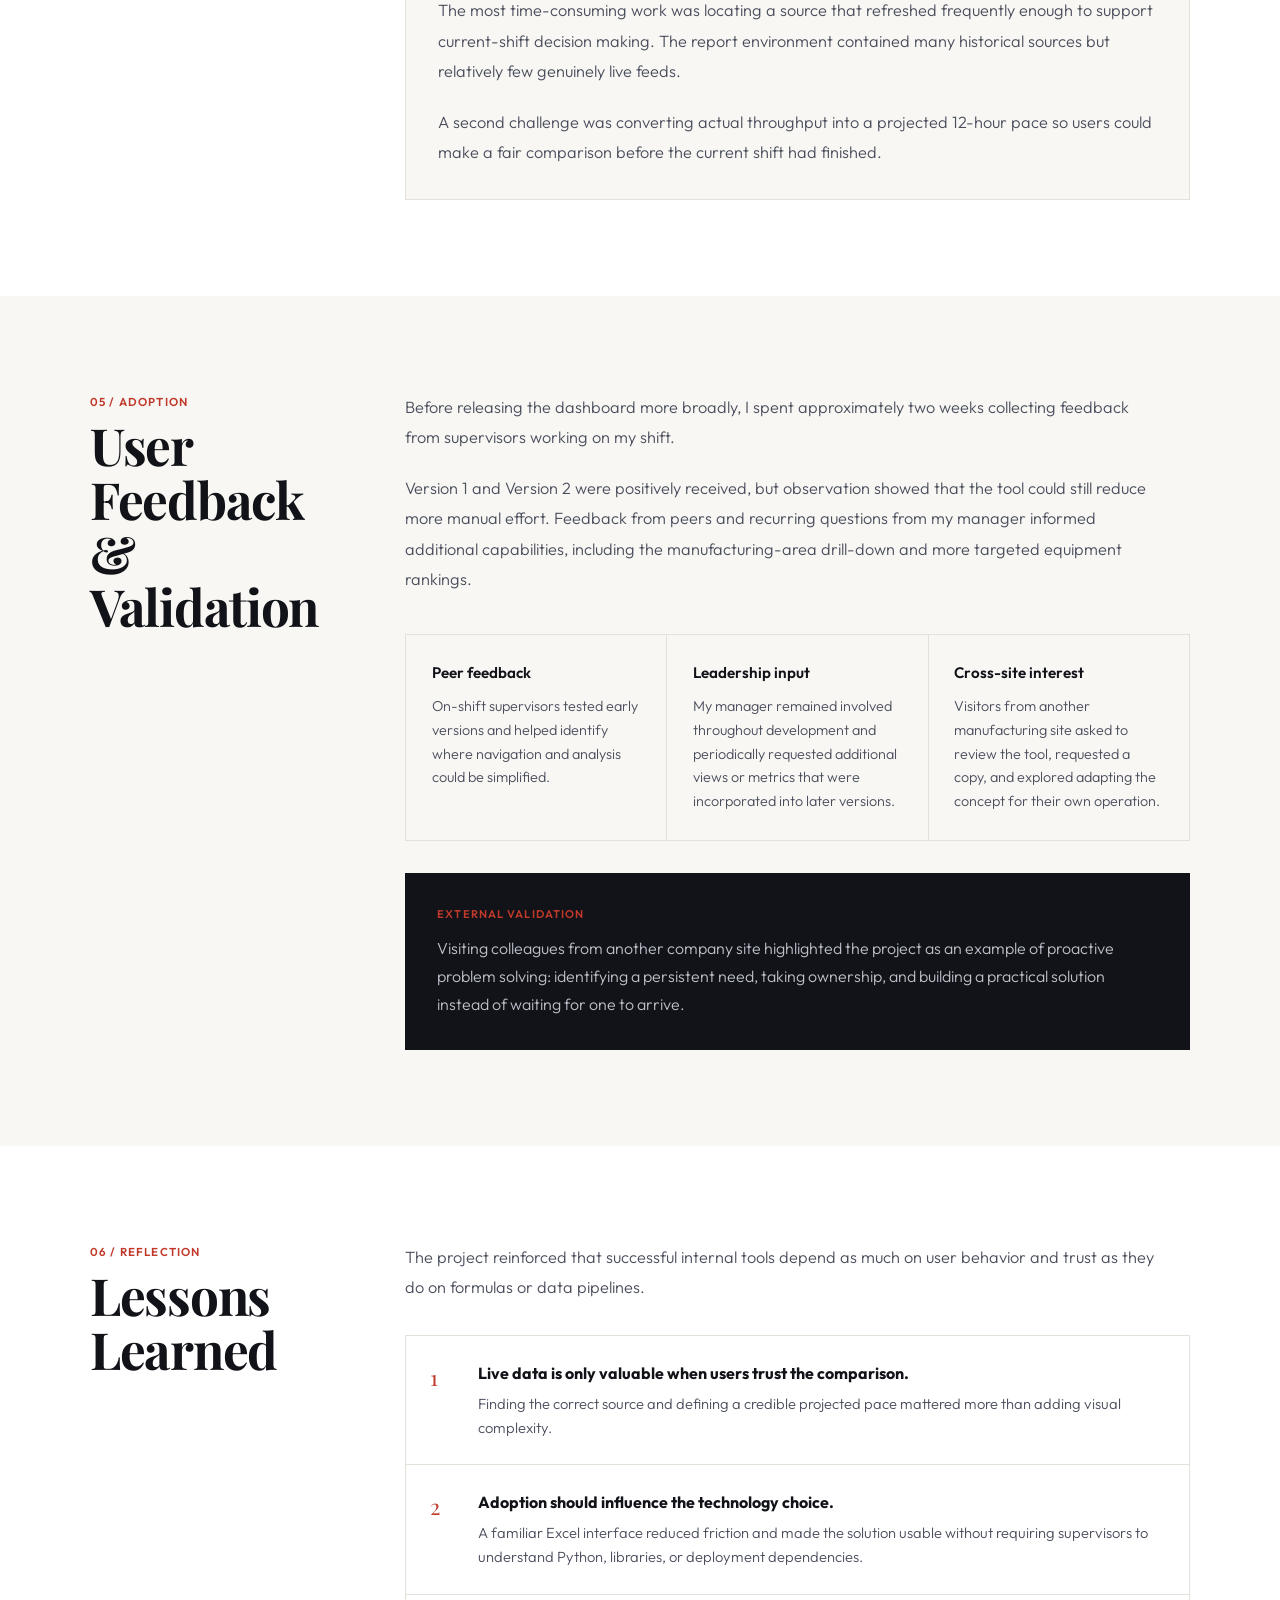
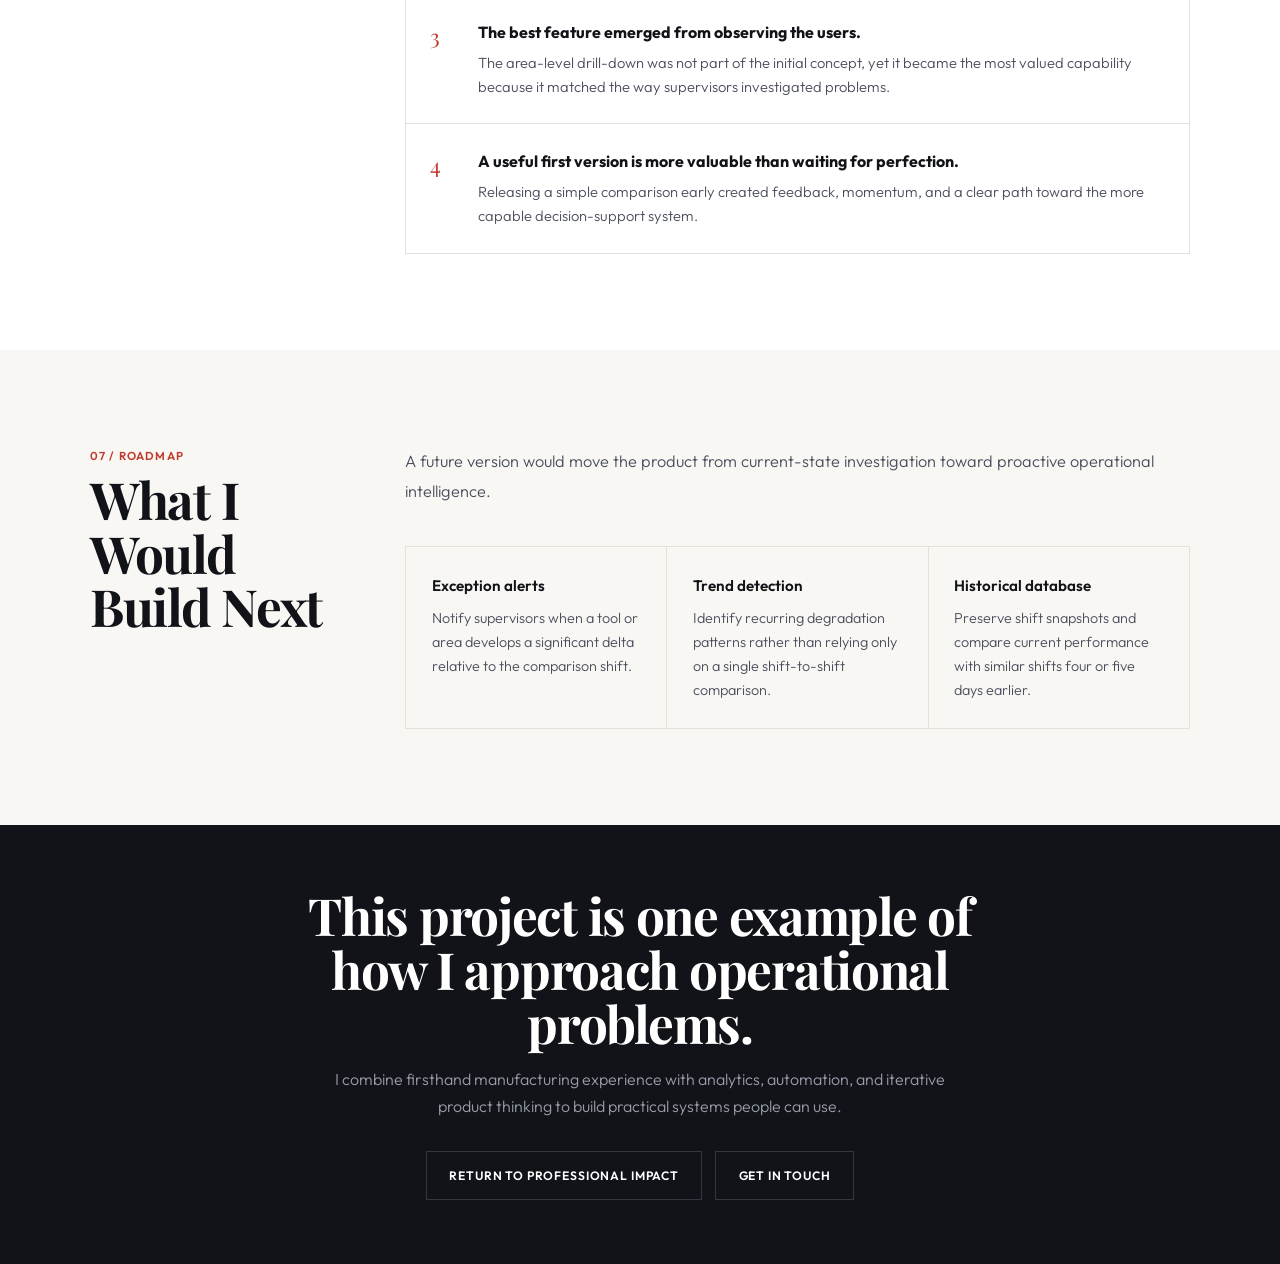
==== commit 8e058d6d: "Update shift-dashboard-case-study.html" ====
--- a/shift-dashboard-case-study.html
+++ b/shift-dashboard-case-study.html
@@ -767,7 +767,7 @@
           <figure class="dashboard-figure">
             <div class="dashboard-frame">
               <img
-                src="images/shift-overview-demo.jpg"
+                src="images/dashboard-1.png"
                 alt="Sanitized demonstration of the shift-level manufacturing performance dashboard"
               >
             </div>
@@ -807,7 +807,7 @@
           <figure class="dashboard-figure">
             <div class="dashboard-frame">
               <img
-                src="images/area-drilldown-demo.jpg"
+                src="images/dashboard-2.png"
                 alt="Sanitized demonstration of the manufacturing-area drill-down dashboard"
               >
             </div>
